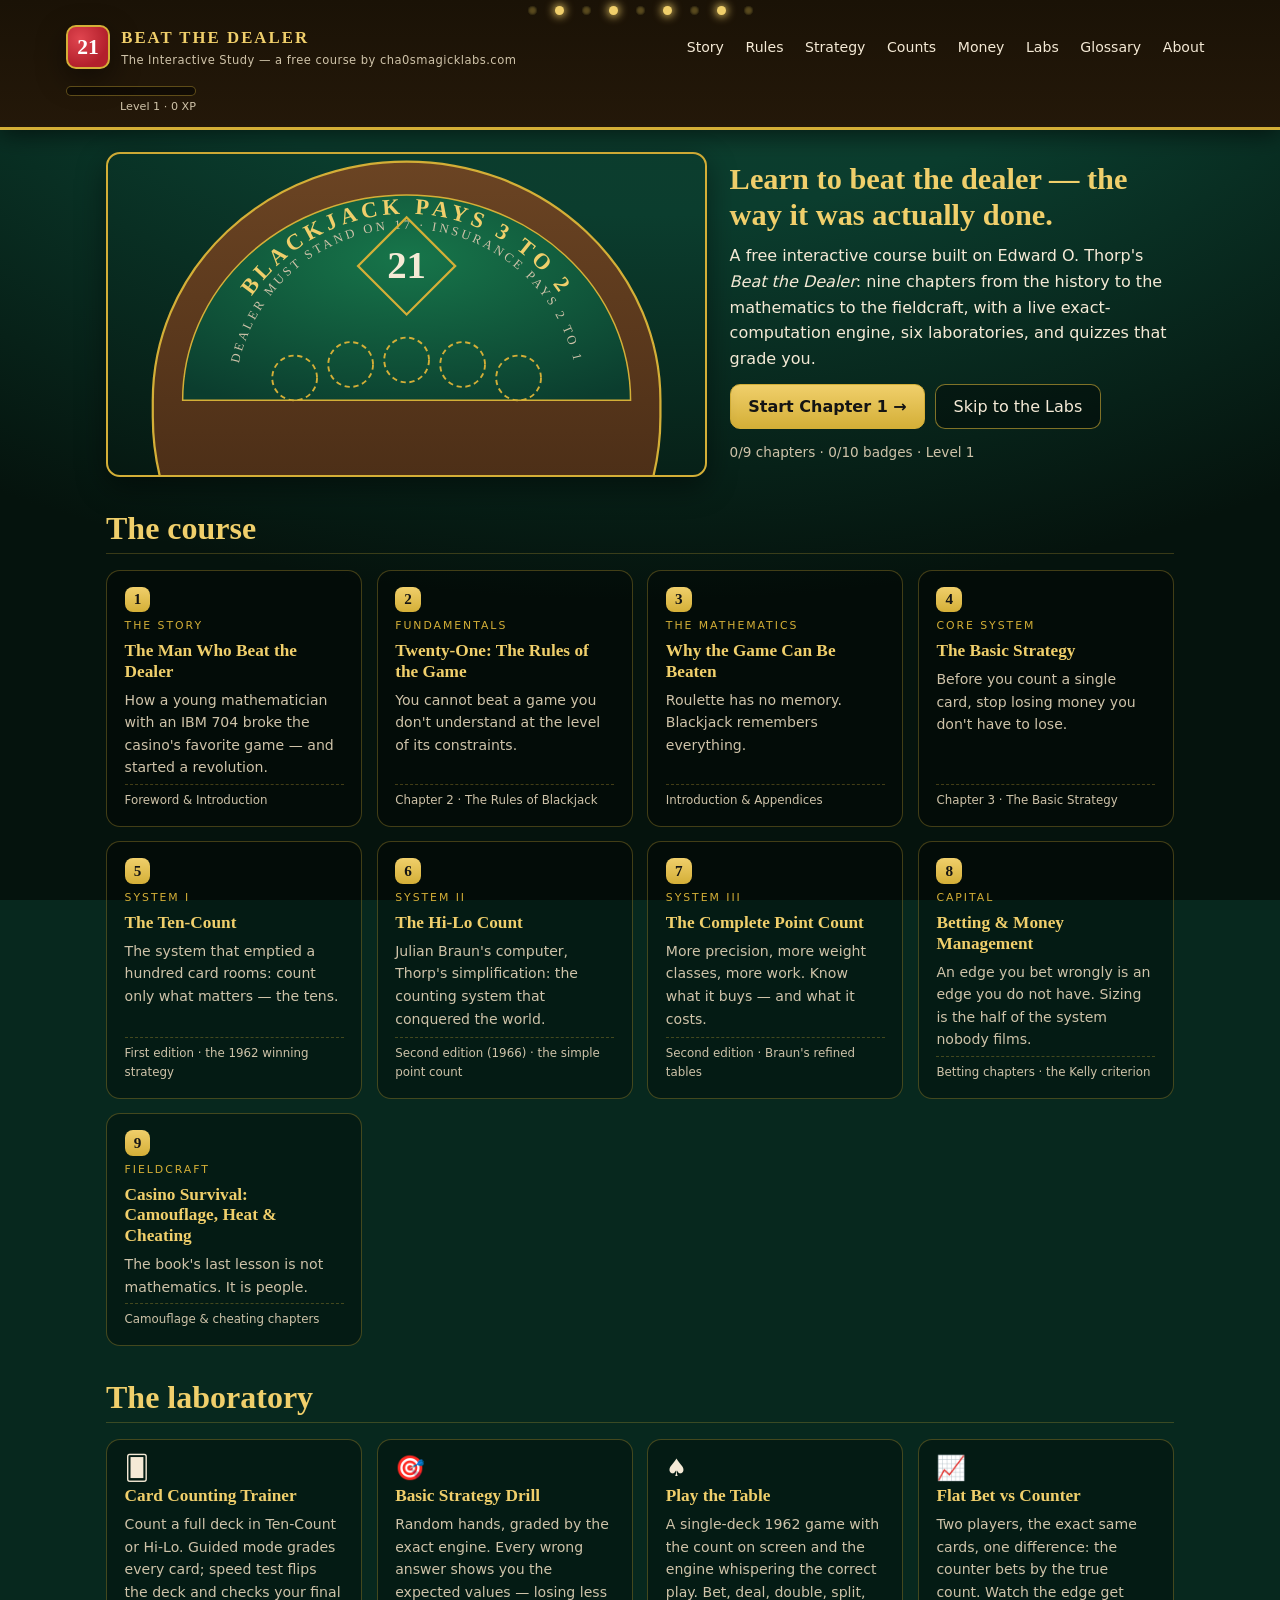
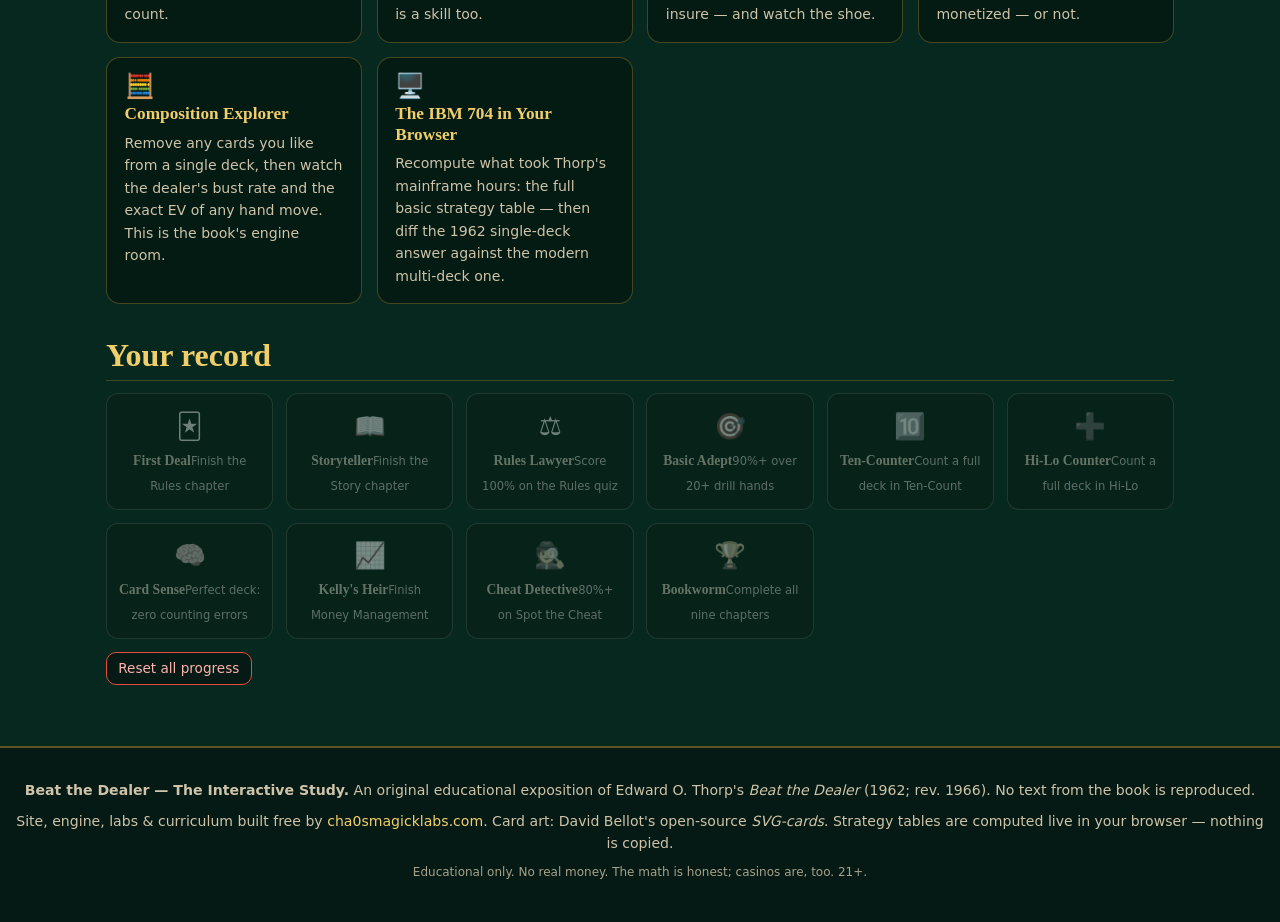
==== index.html @ 8c455aaa "first commit" ====
<!DOCTYPE html>
<html lang="en">
<head>
<meta charset="utf-8">
<meta name="viewport" content="width=device-width, initial-scale=1">
<title>Beat the Dealer — The Interactive Study | cha0smagicklabs.com</title>
<meta name="description" content="A free interactive course based on Edward O. Thorp's Beat the Dealer: blackjack rules, basic strategy, the Ten-Count, Hi-Lo, money management, counting trainers, labs and quizzes.">
<meta name="author" content="cha0smagicklabs.com">
<link rel="icon" href="favicon.svg" type="image/svg+xml">
<link rel="stylesheet" href="assets/css/main.css">
</head>
<body>
<a class="skip-link" href="#app">Skip to content</a>

<header class="masthead">
  <div class="marquee" aria-hidden="true">
    <span class="bulb"></span><span class="bulb on"></span><span class="bulb"></span>
    <span class="bulb on"></span><span class="bulb"></span><span class="bulb on"></span>
    <span class="bulb"></span><span class="bulb on"></span><span class="bulb"></span>
  </div>
  <div class="masthead-inner">
    <a class="brand" href="#/">
      <span class="brand-badge">21</span>
      <span class="brand-text">
        <strong>BEAT THE DEALER</strong>
        <em>The Interactive Study — a free course by cha0smagicklabs.com</em>
      </span>
    </a>
    <nav class="topnav" aria-label="Primary">
      <a href="#/chapter/story">Story</a>
      <a href="#/chapter/rules">Rules</a>
      <a href="#/chapter/basic">Strategy</a>
      <a href="#/chapter/tencount">Counts</a>
      <a href="#/chapter/money">Money</a>
      <a href="#/labs">Labs</a>
      <a href="#/glossary">Glossary</a>
      <a href="#/about">About</a>
    </nav>
    <div class="xp-wrap" title="Experience">
      <div class="xp-bar"><div id="xp-fill" class="xp-fill"></div></div>
      <span id="xp-label" class="xp-label">Level 1 · 0 XP</span>
    </div>
  </div>
</header>

<main id="app" tabindex="-1"></main>

<footer class="footer">
  <p><strong>Beat the Dealer — The Interactive Study.</strong> An original educational
  exposition of Edward O. Thorp's <em>Beat the Dealer</em> (1962; rev. 1966). No text from
  the book is reproduced.</p>
  <p>Site, engine, labs & curriculum built free by <a href="https://cha0smagicklabs.com" rel="noopener">cha0smagicklabs.com</a>.
  Card art: David Bellot's open-source <em>SVG-cards</em>. Strategy tables are computed live in your
  browser — nothing is copied.</p>
  <p class="fine">Educational only. No real money. The math is honest; casinos are, too. 21+.</p>
</footer>

<script defer src="assets/js/engine.js"></script>
<script defer src="assets/js/ui.js"></script>
<script defer src="assets/js/charts.js"></script>
<script defer src="assets/js/content.js"></script>
<script defer src="assets/js/content-more.js"></script>
<script defer src="assets/js/quizzes.js"></script>
<script defer src="assets/js/glossary.js"></script>
<script defer src="assets/js/labs/count.js"></script>
<script defer src="assets/js/labs/drill.js"></script>
<script defer src="assets/js/labs/table.js"></script>
<script defer src="assets/js/labs/monte.js"></script>
<script defer src="assets/js/labs/prob.js"></script>
<script defer src="assets/js/labs/compute.js"></script>
<script defer src="assets/js/app.js"></script>
</body>
</html>
---- assets/css/main.css ----
/* ============================================================
   BEAT THE DEALER — The Interactive Study
   Casino design system · cha0smagicklabs.com · MIT
   ============================================================ */

:root {
  --felt: #0f5132;
  --felt-dark: #0b3d2e;
  --felt-deep: #07281e;
  --wood: #4a2c17;
  --wood-light: #6b4423;
  --gold: #d4af37;
  --gold-bright: #f0cf6b;
  --cream: #f5ead6;
  --cream-dim: #cfc3a9;
  --ink: #141414;
  --red: #b3202c;
  --red-bright: #e0454f;
  --white: #ffffff;
  --chip-1: #e8e6e0;
  --chip-5: #c0392b;
  --chip-25: #1e8449;
  --chip-100: #17202a;
  --chip-500: #6c3483;
  --ok: #58d68d;
  --warn: #f5b041;
  --bad: #e74c3c;
  --shadow: 0 10px 30px rgba(0, 0, 0, .45);
  --radius: 14px;
  --serif: "Palatino Linotype", Palatino, "Book Antiqua", Georgia, serif;
  --sans: system-ui, -apple-system, "Segoe UI", Roboto, Helvetica, Arial, sans-serif;
}

* { box-sizing: border-box; }
html { scroll-behavior: smooth; }
body {
  margin: 0;
  background: radial-gradient(1200px 700px at 50% -100px, #123f2e 0%, var(--felt-dark) 45%, #05130d 100%) fixed, var(--felt-deep);
  color: var(--cream);
  font-family: var(--sans);
  line-height: 1.6;
  min-height: 100vh;
}

.skip-link {
  position: absolute; left: -999px; top: 0; background: var(--gold);
  color: var(--ink); padding: .5rem 1rem; z-index: 100; border-radius: 0 0 8px 0;
}
.skip-link:focus { left: 0; }

h1, h2, h3, h4 { font-family: var(--serif); line-height: 1.2; color: var(--cream); }
h1 { font-size: clamp(1.9rem, 4vw, 3rem); margin: .2em 0 .3em; }
h2 { font-size: clamp(1.4rem, 3vw, 2rem); margin: 1.6em 0 .4em; }
h3 { font-size: 1.15rem; margin: 1.2em 0 .3em; color: var(--gold-bright); }
p { margin: .6em 0; }
a { color: var(--gold-bright); text-decoration: none; }
a:hover { text-decoration: underline; }
hr { border: 0; border-top: 1px solid rgba(212, 175, 55, .25); margin: 2rem 0; }
small { color: var(--cream-dim); }
code { background: rgba(0,0,0,.35); padding: .1em .4em; border-radius: 6px; font-size: .92em; }

:focus-visible { outline: 3px solid var(--gold-bright); outline-offset: 2px; border-radius: 4px; }

/* ---------------- Masthead ---------------- */
.masthead {
  background: linear-gradient(180deg, #1a1206 0%, #241809 100%);
  border-bottom: 3px solid var(--gold);
  box-shadow: 0 4px 24px rgba(0,0,0,.6);
  position: sticky; top: 0; z-index: 50;
}
.marquee {
  display: flex; justify-content: center; gap: 18px;
  padding: 6px 0 0;
}
.bulb {
  width: 9px; height: 9px; border-radius: 50%;
  background: #5a4a1e; box-shadow: inset 0 0 3px #000;
}
.bulb.on { background: var(--gold-bright); box-shadow: 0 0 8px 2px rgba(240, 207, 107, .8); animation: bulb 1.6s infinite alternate; }
.bulb:nth-child(2n) { animation-delay: .8s; }
@keyframes bulb { from { opacity: .55; } to { opacity: 1; } }

.masthead-inner {
  max-width: 1180px; margin: 0 auto; padding: .6rem 1rem .7rem;
  display: flex; align-items: center; gap: 1rem; flex-wrap: wrap;
}
.brand { display: flex; align-items: center; gap: .7rem; }
.brand:hover { text-decoration: none; }
.brand-badge {
  font-family: var(--serif); font-weight: 700; font-size: 1.35rem;
  background: radial-gradient(circle at 30% 30%, var(--red-bright), var(--red) 70%);
  color: var(--white); width: 44px; height: 44px; border-radius: 10px;
  display: grid; place-items: center;
  border: 2px solid var(--gold); box-shadow: var(--shadow);
}
.brand-text { display: flex; flex-direction: column; }
.brand-text strong { font-family: var(--serif); letter-spacing: .12em; font-size: 1.05rem; color: var(--gold-bright); }
.brand-text em { font-style: normal; font-size: .72rem; color: var(--cream-dim); letter-spacing: .04em; }

.topnav { display: flex; gap: .15rem; flex-wrap: wrap; margin-left: auto; }
.topnav a {
  color: var(--cream); padding: .35rem .6rem; border-radius: 8px; font-size: .88rem;
}
.topnav a:hover { background: rgba(212,175,55,.15); text-decoration: none; }
.topnav a.active { background: var(--gold); color: var(--ink); font-weight: 600; }

.xp-wrap { display: flex; flex-direction: column; align-items: flex-end; gap: 2px; min-width: 130px; }
.xp-bar { width: 130px; height: 10px; background: rgba(0,0,0,.5); border-radius: 6px; border: 1px solid rgba(212,175,55,.4); overflow: hidden; }
.xp-fill { height: 100%; width: 0%; background: linear-gradient(90deg, var(--gold), var(--gold-bright)); transition: width .4s; }
.xp-label { font-size: .7rem; color: var(--cream-dim); }

/* ---------------- Layout ---------------- */
#app { max-width: 1180px; margin: 0 auto; padding: 1.2rem 1rem 3rem; min-height: 60vh; }
.page-head { margin: 1rem 0 1.5rem; }
.kicker {
  display: inline-block; font-size: .72rem; letter-spacing: .22em; text-transform: uppercase;
  color: var(--gold); border: 1px solid rgba(212,175,55,.5); padding: .2rem .7rem; border-radius: 999px;
  margin-bottom: .6rem; background: rgba(0,0,0,.25);
}
.lede { font-size: 1.08rem; color: var(--cream); max-width: 70ch; }
.byline { color: var(--cream-dim); font-size: .85rem; }

.grid { display: grid; gap: 1rem; }
.grid.cols-2 { grid-template-columns: repeat(auto-fit, minmax(280px, 1fr)); }
.grid.cols-3 { grid-template-columns: repeat(auto-fit, minmax(220px, 1fr)); }

/* ---------------- Cards (UI panels) ---------------- */
.panel {
  background: linear-gradient(180deg, rgba(255,255,255,.05), rgba(0,0,0,.18));
  border: 1px solid rgba(212,175,55,.28);
  border-radius: var(--radius);
  padding: 1rem 1.1rem;
  box-shadow: var(--shadow);
}
.panel h3 { margin-top: 0; }
.panel.gold { border-color: var(--gold); background: linear-gradient(180deg, rgba(212,175,55,.12), rgba(0,0,0,.2)); }

.keyideas { display: grid; gap: .8rem; grid-template-columns: repeat(auto-fit, minmax(240px, 1fr)); }
.keyidea { border-left: 4px solid var(--gold); padding: .5rem .8rem; background: rgba(0,0,0,.25); border-radius: 0 10px 10px 0; }
.keyidea strong { color: var(--gold-bright); display: block; margin-bottom: .15rem; }

.callout {
  border: 1px dashed rgba(212,175,55,.55); border-radius: var(--radius);
  padding: .8rem 1rem; background: rgba(212,175,55,.07); margin: 1rem 0;
}
.callout.warn { border-color: var(--warn); background: rgba(245,176,65,.08); }
.callout .tag { font-size: .7rem; letter-spacing: .18em; text-transform: uppercase; color: var(--gold); display: block; margin-bottom: .25rem; }

/* ---------------- Buttons ---------------- */
.btn {
  font: inherit; cursor: pointer; border-radius: 10px; padding: .55rem 1.1rem;
  border: 1px solid rgba(212,175,55,.6); background: rgba(0,0,0,.35); color: var(--cream);
  transition: transform .06s, background .15s;
}
.btn:hover { background: rgba(212,175,55,.18); }
.btn:active { transform: translateY(1px); }
.btn.primary { background: linear-gradient(180deg, var(--gold-bright), var(--gold)); color: var(--ink); font-weight: 700; border-color: var(--gold); }
.btn.primary:hover { filter: brightness(1.07); }
.btn.danger { border-color: var(--bad); color: #ffb3ad; }
.btn.small { padding: .3rem .7rem; font-size: .85rem; }
.btn[disabled] { opacity: .45; cursor: not-allowed; }
.btn-row { display: flex; gap: .6rem; flex-wrap: wrap; align-items: center; margin: .8rem 0; }

.choice {
  display: block; width: 100%; text-align: left; margin: .4rem 0; font: inherit; cursor: pointer;
  background: rgba(0,0,0,.3); color: var(--cream); border: 1px solid rgba(212,175,55,.35);
  padding: .6rem .9rem; border-radius: 10px;
}
.choice:hover { border-color: var(--gold); background: rgba(212,175,55,.1); }
.choice.correct { border-color: var(--ok); background: rgba(88,214,141,.15); }
.choice.wrong { border-color: var(--bad); background: rgba(231,76,60,.15); }
.choice[disabled] { cursor: default; opacity: .9; }

/* ---------------- Playing cards ---------------- */
.pcard {
  width: 86px; height: 122px; border-radius: 9px; position: relative;
  perspective: 600px; display: inline-block; flex: none;
}
.pcard-inner {
  width: 100%; height: 100%; position: relative; transform-style: preserve-3d;
  transition: transform .45s cubic-bezier(.4, .2, .2, 1);
}
.pcard.flipped .pcard-inner { transform: rotateY(180deg); }
.pcard-face, .pcard-back {
  position: absolute; inset: 0; backface-visibility: hidden; border-radius: 9px;
  overflow: hidden; box-shadow: 0 4px 12px rgba(0,0,0,.5);
  border: 1px solid rgba(0,0,0,.35);
}
.pcard-face { background: var(--white); }
.pcard-face img { width: 100%; height: 100%; display: block; }
.pcard-back {
  transform: rotateY(180deg);
  background:
    repeating-linear-gradient(45deg, #7a1f2b 0 6px, #5e1620 6px 12px),
    var(--red);
  border: 5px solid var(--white);
  box-shadow: inset 0 0 0 2px var(--red), 0 4px 12px rgba(0,0,0,.5);
}
.pcard.small { width: 62px; height: 88px; }
.pcard.mini { width: 48px; height: 68px; border-radius: 6px; }

.hand { display: flex; gap: 8px; align-items: flex-end; flex-wrap: wrap; }
.hand-label { font-size: .8rem; letter-spacing: .1em; text-transform: uppercase; color: var(--cream-dim); margin-bottom: .3rem; }
.hand-total {
  font-family: var(--serif); font-weight: 700; font-size: 1.05rem; color: var(--gold-bright);
  background: rgba(0,0,0,.4); border: 1px solid rgba(212,175,55,.4); border-radius: 8px;
  padding: .05rem .55rem; margin-left: .5rem;
}

/* mini text-cards used inside prose */
.tcard {
  display: inline-flex; align-items: center; justify-content: center;
  min-width: 2.1em; padding: .05em .3em; margin: 0 .12em;
  background: var(--white); color: var(--ink); border-radius: 5px;
  font-weight: 700; font-family: var(--serif); box-shadow: 0 2px 5px rgba(0,0,0,.4);
  border: 1px solid #999;
}
.tcard.red { color: var(--red); }
.tcard.backcard { background: var(--red); color: transparent; border: 3px solid var(--white); box-shadow: inset 0 0 0 1px var(--red); }

/* ---------------- Casino table (SVG hero) ---------------- */
.table-hero { position: relative; border-radius: var(--radius); overflow: hidden; box-shadow: var(--shadow); border: 2px solid var(--gold); }
.table-hero svg { display: block; width: 100%; height: auto; }

/* ---------------- Chips ---------------- */
.chip {
  width: 46px; height: 46px; border-radius: 50%; position: relative; display: inline-block;
  border: 4px dashed rgba(255,255,255,.85); box-shadow: 0 3px 8px rgba(0,0,0,.5), inset 0 0 0 3px rgba(0,0,0,.18);
  display: inline-grid; place-items: center; font-weight: 800; font-size: .8rem; color: #fff; text-shadow: 0 1px 2px #000;
  flex: none;
}
.chip.c1 { background: var(--chip-1); color: #333; }
.chip.c5 { background: var(--chip-5); }
.chip.c25 { background: var(--chip-25); }
.chip.c100 { background: var(--chip-100); }
.chip.c500 { background: var(--chip-500); }
.chip-stack { display: inline-flex; }
.chip-stack .chip { margin-left: -14px; }
.chip-stack .chip:first-child { margin-left: 0; }

/* ---------------- Tables ---------------- */
.table-wrap { overflow-x: auto; border-radius: 10px; border: 1px solid rgba(212,175,55,.3); }
table.data { border-collapse: collapse; width: 100%; font-size: .9rem; background: rgba(0,0,0,.25); }
table.data th, table.data td { border: 1px solid rgba(212,175,55,.18); padding: .45rem .6rem; text-align: center; }
table.data th { background: rgba(212,175,55,.14); color: var(--gold-bright); font-family: var(--serif); }
table.data td.rowhead { background: rgba(0,0,0,.35); font-weight: 700; color: var(--cream); white-space: nowrap; }
table.data .H { color: #7fd8ff; font-weight: 700; }
table.data .S { color: var(--ok); font-weight: 700; }
table.data .D { color: var(--gold-bright); font-weight: 700; }
table.data .P { color: #ff9ff3; font-weight: 700; }
table.data .best { box-shadow: inset 0 0 0 2px var(--gold); }

/* ---------------- Labs ---------------- */
.lab-shell { display: grid; gap: 1rem; }
.lab-status { display: flex; gap: 1rem; flex-wrap: wrap; align-items: center; }
.stat {
  background: rgba(0,0,0,.35); border: 1px solid rgba(212,175,55,.3); border-radius: 10px;
  padding: .35rem .8rem; min-width: 90px; text-align: center;
}
.stat .v { font-family: var(--serif); font-size: 1.25rem; font-weight: 700; color: var(--gold-bright); }
.stat .k { font-size: .68rem; letter-spacing: .14em; text-transform: uppercase; color: var(--cream-dim); }

.countboard { font-family: var(--serif); font-size: 1.4rem; color: var(--gold-bright); }
.speed { display: flex; align-items: center; gap: .5rem; }
input[type="range"] { accent-color: var(--gold); }
input[type="checkbox"], input[type="radio"] { accent-color: var(--gold); }

.feedback { min-height: 1.6em; font-weight: 600; }
.feedback.good { color: var(--ok); }
.feedback.bad { color: var(--bad); }

.field { display: flex; flex-direction: column; gap: .25rem; margin: .5rem 0; }
.field label { font-size: .8rem; letter-spacing: .1em; text-transform: uppercase; color: var(--cream-dim); }
.field select, .field input[type="number"] {
  font: inherit; padding: .45rem .6rem; border-radius: 8px; border: 1px solid rgba(212,175,55,.4);
  background: rgba(0,0,0,.4); color: var(--cream);
}

/* ---------------- Timeline ---------------- */
.timeline { position: relative; margin: 1.5rem 0; padding-left: 1.6rem; border-left: 3px solid rgba(212,175,55,.4); }
.tl-item { position: relative; margin-bottom: 1.2rem; }
.tl-item::before {
  content: ""; position: absolute; left: -1.95rem; top: .45rem; width: 14px; height: 14px;
  background: var(--gold); border-radius: 50%; box-shadow: 0 0 8px rgba(212,175,55,.8);
}
.tl-year { font-family: var(--serif); font-weight: 700; color: var(--gold-bright); font-size: 1.1rem; }

/* ---------------- Quiz ---------------- */
.quiz-block { margin: 1.2rem 0; }
.quiz-q { font-weight: 600; margin: .4rem 0; }
.quiz-explain { border-left: 3px solid var(--gold); padding: .4rem .8rem; margin: .6rem 0; background: rgba(0,0,0,.25); border-radius: 0 8px 8px 0; font-size: .92rem; }
.score-pill { display: inline-block; background: rgba(0,0,0,.4); border: 1px solid rgba(212,175,55,.5); border-radius: 999px; padding: .15rem .8rem; font-size: .85rem; }

/* ---------------- Badges ---------------- */
.badges { display: grid; gap: .8rem; grid-template-columns: repeat(auto-fit, minmax(150px, 1fr)); }
.badge {
  border: 1px solid rgba(212,175,55,.35); border-radius: 12px; padding: .7rem; text-align: center;
  background: rgba(0,0,0,.3); opacity: .45; filter: grayscale(.8);
}
.badge.won { opacity: 1; filter: none; border-color: var(--gold); box-shadow: 0 0 14px rgba(212,175,55,.35); }
.badge .ico { font-size: 1.6rem; display: block; }
.badge .nm { font-family: var(--serif); font-weight: 700; color: var(--gold-bright); font-size: .85rem; }
.badge .ds { font-size: .72rem; color: var(--cream-dim); }

/* ---------------- Chapter nav ---------------- */
.chapnav { display: flex; justify-content: space-between; gap: 1rem; margin-top: 2rem; flex-wrap: wrap; }
.progress-note { font-size: .8rem; color: var(--cream-dim); }

/* ---------------- Glossary ---------------- */
.gloss-grid { columns: 2 340px; column-gap: 1.2rem; }
.gloss-item { break-inside: avoid; margin-bottom: .9rem; }
.gloss-item dt { font-family: var(--serif); font-weight: 700; color: var(--gold-bright); }
.gloss-item dd { margin: .1rem 0 0; font-size: .92rem; color: var(--cream); }
input.search {
  font: inherit; padding: .5rem .8rem; width: min(360px, 100%); border-radius: 999px;
  border: 1px solid rgba(212,175,55,.45); background: rgba(0,0,0,.4); color: var(--cream);
}

/* ---------------- Toast ---------------- */
#toast {
  position: fixed; bottom: 18px; left: 50%; transform: translateX(-50%) translateY(20px);
  background: #1c1408; color: var(--gold-bright); border: 1px solid var(--gold);
  padding: .6rem 1.2rem; border-radius: 999px; font-weight: 600; opacity: 0; pointer-events: none;
  transition: all .3s; z-index: 99; box-shadow: var(--shadow); max-width: 90vw; text-align: center;
}
#toast.show { opacity: 1; transform: translateX(-50%) translateY(0); }

/* ---------------- Footer ---------------- */
.footer {
  border-top: 2px solid rgba(212,175,55,.4); background: rgba(0,0,0,.35);
  padding: 1.4rem 1rem 2rem; text-align: center; font-size: .88rem; color: var(--cream-dim);
}
.footer .fine { font-size: .75rem; opacity: .8; }

/* ---------------- Home hero extras ---------------- */
.hero-split { display: grid; grid-template-columns: 1.15fr .85fr; gap: 1.4rem; align-items: center; }
@media (max-width: 860px) { .hero-split { grid-template-columns: 1fr; } }
.fan { display: flex; }
.fan .pcard { margin-left: -34px; transform-origin: 50% 120%; }
.fan .pcard:first-child { margin-left: 0; }
.fan .pcard:nth-child(1) { transform: rotate(-14deg); }
.fan .pcard:nth-child(2) { transform: rotate(-7deg); }
.fan .pcard:nth-child(3) { transform: rotate(0deg); }
.fan .pcard:nth-child(4) { transform: rotate(7deg); }
.fan .pcard:nth-child(5) { transform: rotate(14deg); }

.toc { display: grid; gap: .7rem; grid-template-columns: repeat(auto-fit, minmax(250px, 1fr)); }
.toc a {
  display: block; padding: .7rem .9rem; border: 1px solid rgba(212,175,55,.3); border-radius: 10px;
  background: rgba(0,0,0,.28);
}
.toc a:hover { border-color: var(--gold); text-decoration: none; background: rgba(212,175,55,.1); }
.toc .num { color: var(--gold); font-family: var(--serif); font-weight: 700; margin-right: .5rem; }
.toc .done { color: var(--ok); font-size: .8rem; }

/* ---------------- Reduced motion ---------------- */
@media (prefers-reduced-motion: reduce) {
  * { animation: none !important; transition: none !important; }
  .pcard-inner { transition: none; }
}

/* ============================================================
   v2 — app shell, course cards, lab furniture (app.js era)
   ============================================================ */
main#app { max-width: 1100px; margin: 0 auto; padding: 1.4rem 1rem 3rem; min-height: 62vh; outline: none; }
.page { animation: fadein .25s ease; }
@keyframes fadein { from { opacity: 0; transform: translateY(6px); } to { opacity: 1; transform: none; } }

.home-hero { margin-bottom: 2rem; }
.page h1 { font-family: var(--serif); font-size: 1.9rem; margin: .2rem 0 .6rem; color: var(--gold-bright); }
.page h2 { font-family: var(--serif); margin: 2rem 0 .8rem; color: var(--gold-bright); border-bottom: 1px solid rgba(212,175,55,.25); padding-bottom: .3rem; }
.page h3 { font-family: var(--serif); margin: 1.4rem 0 .5rem; color: var(--cream); }

.prose p { margin: .7rem 0; }
.prose a { color: var(--gold-bright); }
.prose code { background: rgba(0,0,0,.4); border: 1px solid rgba(212,175,55,.25); border-radius: 5px; padding: .05rem .35rem; font-size: .88em; }
.prose ul, .prose ol { padding-left: 1.4rem; }
.prose li { margin: .3rem 0; }

.keyideas { display: grid; grid-template-columns: repeat(auto-fit, minmax(230px, 1fr)); gap: .7rem; margin: 1.1rem 0; }

/* course & lab cards */
.cards-grid { display: grid; grid-template-columns: repeat(auto-fill, minmax(250px, 1fr)); gap: .9rem; margin: 1rem 0 2rem; }
.card {
  display: flex; flex-direction: column; gap: .3rem; text-decoration: none; color: var(--cream);
  background: rgba(0,0,0,.32); border: 1px solid rgba(212,175,55,.3); border-radius: var(--radius);
  padding: 1rem 1.1rem; transition: border-color .15s, transform .12s, background .15s;
}
.card:hover { border-color: var(--gold); background: rgba(212,175,55,.08); text-decoration: none; transform: translateY(-2px); }
.card h3 { margin: .1rem 0; font-family: var(--serif); color: var(--gold-bright); font-size: 1.08rem; }
.card p { margin: 0; font-size: .88rem; color: var(--cream-dim); flex: 1; }
.card-num {
  font-family: var(--serif); font-weight: 700; font-size: .95rem; color: var(--ink);
  background: linear-gradient(180deg, var(--gold-bright), var(--gold)); border-radius: 8px;
  width: 1.7em; height: 1.7em; display: inline-grid; place-items: center; flex: none;
}
.card-num.big { font-size: 1.5rem; width: 2em; height: 2em; border-radius: 12px; margin-right: .4rem; }
.card-kicker { font-size: .68rem; letter-spacing: .18em; text-transform: uppercase; color: var(--gold); }
.card-ico { font-size: 1.5rem; line-height: 1; }
.card-ico.big { font-size: 2rem; margin-right: .4rem; }
.card-foot { font-size: .74rem; color: var(--cream-dim); border-top: 1px dashed rgba(212,175,55,.3); padding-top: .4rem; }
.chapter-card.done { border-color: rgba(88,214,141,.5); }
.chapter-card.done .card-foot { color: var(--ok); }

/* chapter page */
.chapter-head { margin-bottom: 1.2rem; }
.chapter-head h1 { display: flex; align-items: center; gap: .5rem; flex-wrap: wrap; }
.quiz-wrap { margin-top: 2.2rem; }

/* labs: playable table furniture */
.felt-panel {
  background: radial-gradient(600px 240px at 50% 0%, var(--felt) 0%, var(--felt-dark) 80%);
  border: 2px solid var(--gold); border-radius: var(--radius); box-shadow: var(--shadow), inset 0 0 40px rgba(0,0,0,.5);
  padding: 1.1rem 1.2rem; margin: .8rem 0;
}
.hands-row { display: flex; gap: 1.1rem; flex-wrap: wrap; align-items: flex-start; }
.hand-box {
  border: 1px dashed rgba(212,175,55,.35); border-radius: 10px; padding: .6rem .7rem .3rem;
  background: rgba(0,0,0,.22);
}
.hand-box.active-hand { border: 2px solid var(--gold); box-shadow: 0 0 14px rgba(212,175,55,.3); }

/* composition dots */
.dot { cursor: pointer; margin: 0 1px; font-size: .95rem; user-select: none; }
.dot.on { color: var(--gold-bright); text-shadow: 0 0 6px rgba(240,207,107,.6); }
.dot.off { color: rgba(255,255,255,.16); }

/* probability lab panels */
.two-col { display: grid; grid-template-columns: 1fr 1fr; gap: 1rem; }
@media (max-width: 860px) { .two-col { grid-template-columns: 1fr; } }
.panel-tight { background: rgba(0,0,0,.28); border: 1px solid rgba(212,175,55,.3); border-radius: var(--radius); padding: .9rem 1rem; }
.field-row { display: flex; gap: .8rem; flex-wrap: wrap; }
.field-row label { display: flex; flex-direction: column; gap: .25rem; font-size: .8rem; letter-spacing: .1em; text-transform: uppercase; color: var(--cream-dim); }

/* strategy table EV cells + diff highlight */
table.data td.pos { color: var(--ok); font-weight: 700; }
table.data td.neg { color: var(--red-bright); }
table.data td.diff { box-shadow: inset 0 0 0 2px var(--gold); }
.stat.best { border-color: var(--gold); box-shadow: 0 0 12px rgba(212,175,55,.35); }
.score-pill.bad { border-color: var(--bad); color: #ffb3ad; }

/* glossary tags + misc */
.chip-tag {
  font-size: .62rem; letter-spacing: .12em; text-transform: uppercase; vertical-align: middle;
  border: 1px solid rgba(212,175,55,.4); border-radius: 999px; padding: .05rem .5rem; color: var(--gold); margin-left: .35rem;
}
input.search { margin-bottom: 1.1rem; }
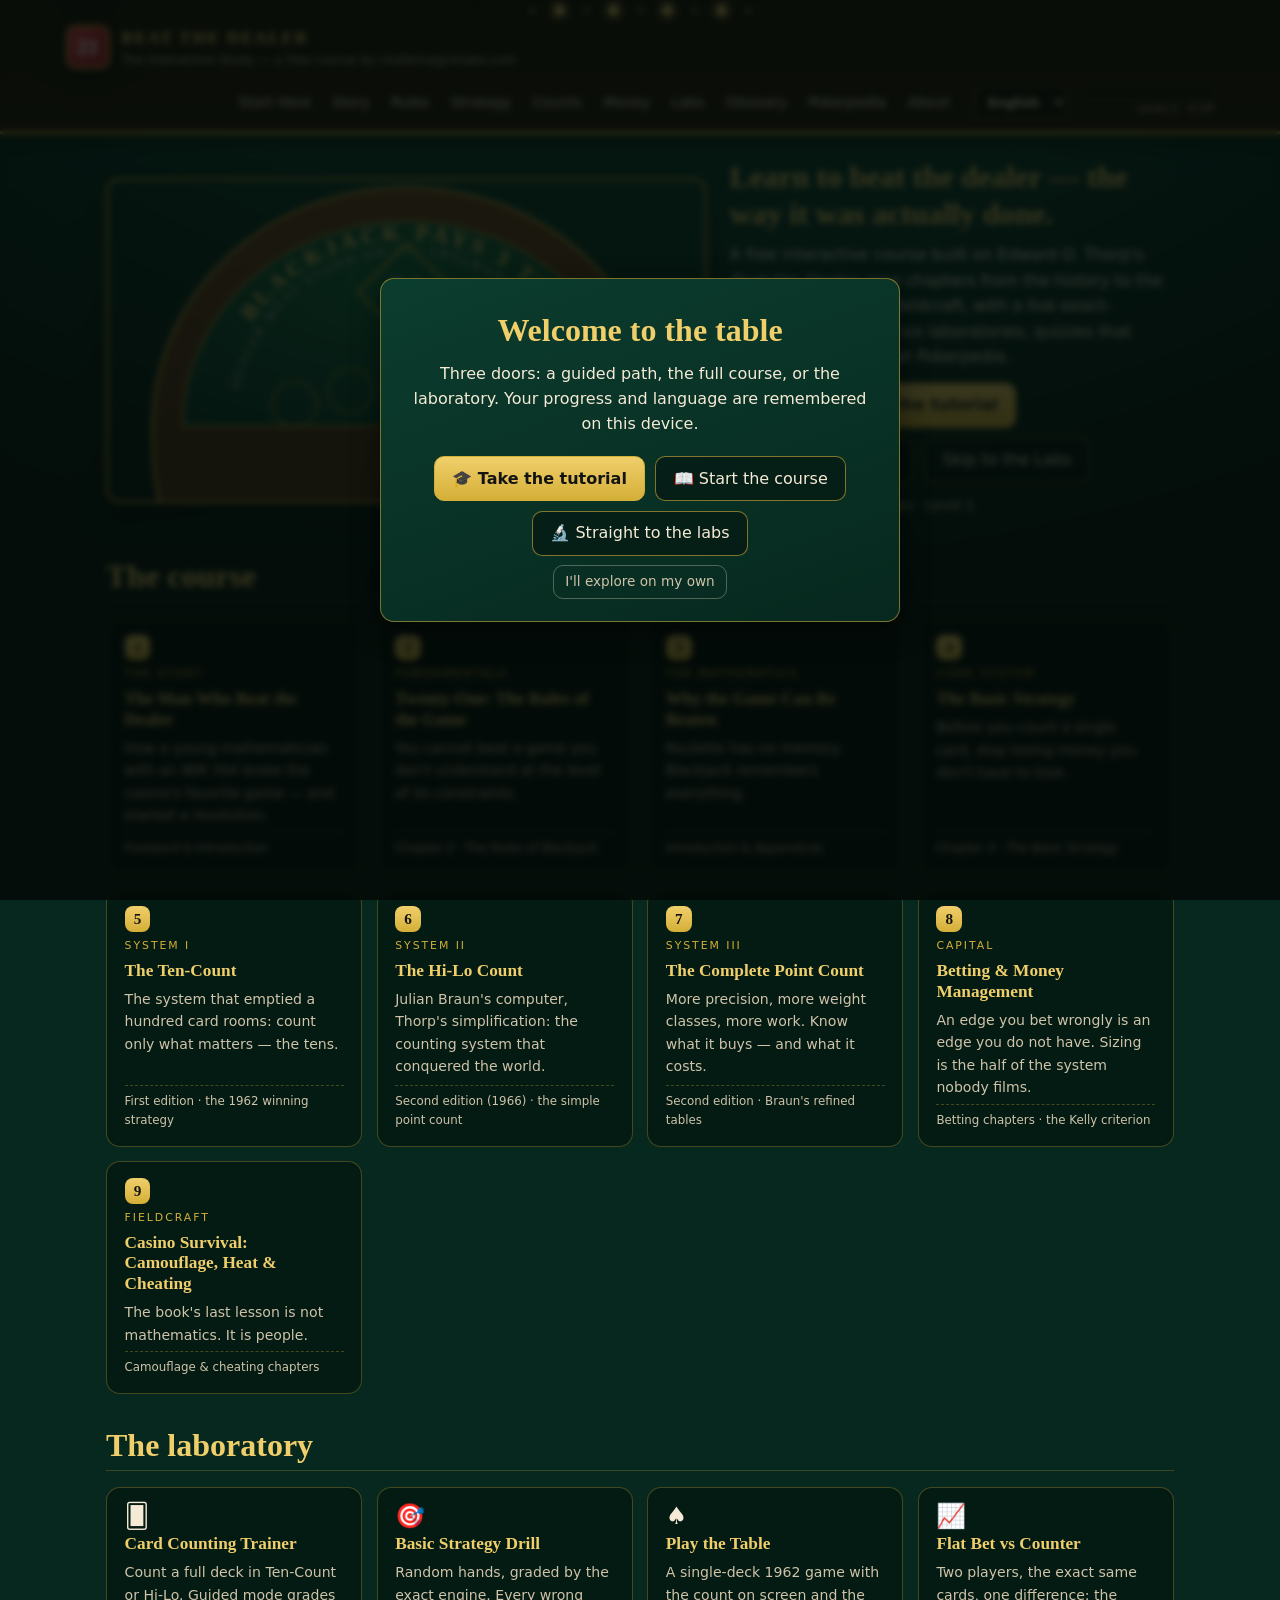
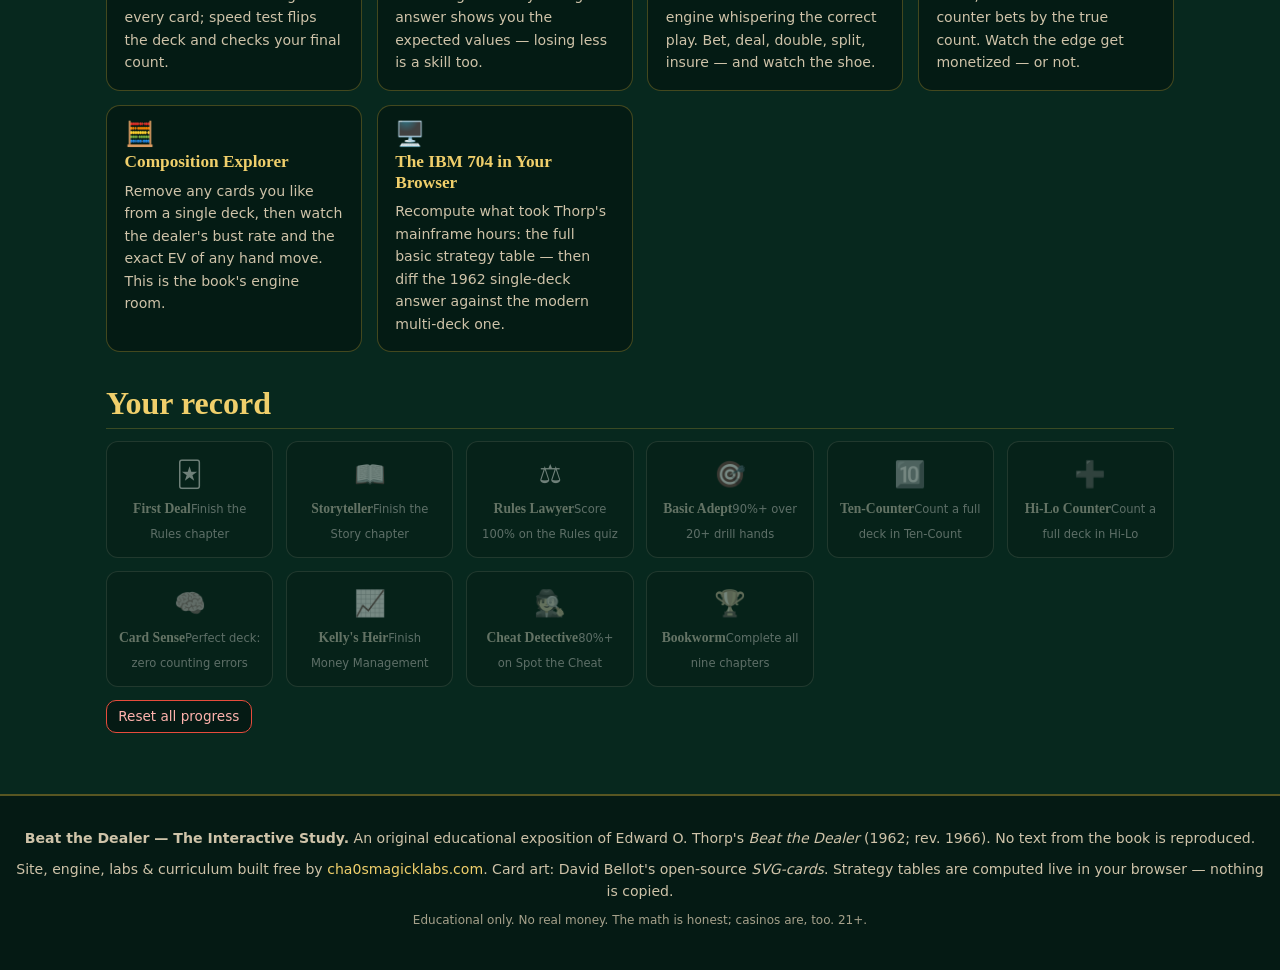
==== commit 3d7aaef3: "i18n architecture (any language, Spanish pack), tutorial, welcome onboarding, Pokerpedia, pro tips -" ====
--- a/index.html
+++ b/index.html
@@ -23,19 +23,22 @@
       <span class="brand-badge">21</span>
       <span class="brand-text">
         <strong>BEAT THE DEALER</strong>
-        <em>The Interactive Study — a free course by cha0smagicklabs.com</em>
+        <em data-i18n="brand.tagline">The Interactive Study — a free course by cha0smagicklabs.com</em>
       </span>
     </a>
     <nav class="topnav" aria-label="Primary">
-      <a href="#/chapter/story">Story</a>
-      <a href="#/chapter/rules">Rules</a>
-      <a href="#/chapter/basic">Strategy</a>
-      <a href="#/chapter/tencount">Counts</a>
-      <a href="#/chapter/money">Money</a>
-      <a href="#/labs">Labs</a>
-      <a href="#/glossary">Glossary</a>
-      <a href="#/about">About</a>
+      <a href="#/tutorial" data-i18n="nav.tutorial">Start Here</a>
+      <a href="#/chapter/story" data-i18n="nav.story">Story</a>
+      <a href="#/chapter/rules" data-i18n="nav.rules">Rules</a>
+      <a href="#/chapter/basic" data-i18n="nav.basic">Strategy</a>
+      <a href="#/chapter/tencount" data-i18n="nav.counts">Counts</a>
+      <a href="#/chapter/money" data-i18n="nav.money">Money</a>
+      <a href="#/labs" data-i18n="nav.labs">Labs</a>
+      <a href="#/glossary" data-i18n="nav.glossary">Glossary</a>
+      <a href="#/pokerpedia" data-i18n="nav.pokerpedia">Pokerpedia</a>
+      <a href="#/about" data-i18n="nav.about">About</a>
     </nav>
+    <select id="lang-select" class="lang-select" aria-label="Language" title="Language"></select>
     <div class="xp-wrap" title="Experience">
       <div class="xp-bar"><div id="xp-fill" class="xp-fill"></div></div>
       <span id="xp-label" class="xp-label">Level 1 · 0 XP</span>
@@ -46,13 +49,13 @@
 <main id="app" tabindex="-1"></main>
 
 <footer class="footer">
-  <p><strong>Beat the Dealer — The Interactive Study.</strong> An original educational
+  <p data-i18n="footer.l1"><strong>Beat the Dealer — The Interactive Study.</strong> An original educational
   exposition of Edward O. Thorp's <em>Beat the Dealer</em> (1962; rev. 1966). No text from
   the book is reproduced.</p>
-  <p>Site, engine, labs & curriculum built free by <a href="https://cha0smagicklabs.com" rel="noopener">cha0smagicklabs.com</a>.
+  <p data-i18n="footer.l2">Site, engine, labs & curriculum built free by <a href="https://cha0smagicklabs.com" rel="noopener">cha0smagicklabs.com</a>.
   Card art: David Bellot's open-source <em>SVG-cards</em>. Strategy tables are computed live in your
   browser — nothing is copied.</p>
-  <p class="fine">Educational only. No real money. The math is honest; casinos are, too. 21+.</p>
+  <p class="fine" data-i18n="footer.l3">Educational only. No real money. The math is honest; casinos are, too. 21+.</p>
 </footer>
 
 <script defer src="assets/js/engine.js"></script>
@@ -62,12 +65,18 @@
 <script defer src="assets/js/content-more.js"></script>
 <script defer src="assets/js/quizzes.js"></script>
 <script defer src="assets/js/glossary.js"></script>
+<script defer src="assets/js/pokerpedia.js"></script>
 <script defer src="assets/js/labs/count.js"></script>
 <script defer src="assets/js/labs/drill.js"></script>
 <script defer src="assets/js/labs/table.js"></script>
 <script defer src="assets/js/labs/monte.js"></script>
 <script defer src="assets/js/labs/prob.js"></script>
 <script defer src="assets/js/labs/compute.js"></script>
+<script defer src="assets/js/i18n.js"></script>
+<script defer src="assets/js/i18n/en.js"></script>
+<script defer src="assets/js/i18n/es.js"></script>
+<script defer src="assets/js/i18n/es-chapters.js"></script>
+<script defer src="assets/js/i18n/es-quizzes.js"></script>
 <script defer src="assets/js/app.js"></script>
 </body>
 </html>
--- a/assets/css/main.css
+++ b/assets/css/main.css
@@ -446,3 +446,109 @@
 }
 input.search { margin-bottom: 1.1rem; }
 
+/* ============================================================
+   v3 · i18n, pro tips, welcome modal, Pokerpedia, tutorial
+   ============================================================ */
+
+/* language selector */
+.lang-select {
+  align-self: center;
+  background: rgba(0,0,0,.35); color: var(--cream);
+  border: 1px solid rgba(212,175,55,.4); border-radius: 8px;
+  font: 600 .78rem/1 var(--sans); padding: .45rem .5rem; cursor: pointer;
+}
+.lang-select:focus { outline: 2px solid var(--gold); }
+.lang-select option { color: var(--ink); }
+
+/* pro-tip callout */
+.protip {
+  margin: 1.6rem 0; padding: .95rem 1.1rem;
+  background: linear-gradient(135deg, rgba(212,175,55,.12), rgba(212,175,55,.04));
+  border: 1px solid rgba(212,175,55,.45); border-left: 4px solid var(--gold);
+  border-radius: 10px; font-size: .95rem; line-height: 1.55;
+}
+.protip .pt-tag {
+  font-weight: 800; letter-spacing: .08em; text-transform: uppercase;
+  font-size: .68rem; color: var(--gold-bright); margin-right: .35rem;
+}
+
+/* welcome modal */
+.modal-overlay {
+  position: fixed; inset: 0; z-index: 90;
+  background: rgba(4, 12, 9, .78); backdrop-filter: blur(3px);
+  display: flex; align-items: center; justify-content: center; padding: 1rem;
+}
+.modal {
+  max-width: 520px; width: 100%; text-align: center;
+  background: linear-gradient(160deg, var(--felt-dark), var(--felt-deep));
+  border: 1px solid rgba(212,175,55,.55); border-radius: var(--radius);
+  box-shadow: var(--shadow); padding: 2rem 1.6rem 1.4rem;
+}
+.modal h2 { margin-top: 0; color: var(--gold-bright); }
+.modal p { color: var(--cream); line-height: 1.55; }
+.modal .btn-row { justify-content: center; margin: 1.2rem 0 .6rem; }
+.btn.ghost { background: transparent; border: 1px solid rgba(245,234,214,.3); color: var(--cream-dim); }
+.btn.ghost:hover { border-color: var(--gold); color: var(--cream); }
+
+/* pokerpedia */
+.pillnav { display: flex; gap: .5rem; flex-wrap: wrap; margin: 1.2rem 0 .4rem; }
+.pill {
+  background: rgba(0,0,0,.32); border: 1px solid rgba(212,175,55,.4); border-radius: 999px;
+  color: var(--cream); font: 600 .8rem/1 var(--sans); padding: .5rem .95rem; cursor: pointer;
+  transition: border-color .15s, color .15s;
+}
+.pill:hover { border-color: var(--gold-bright); color: var(--gold-bright); }
+.note { font-size: .85rem; color: var(--cream-dim); font-style: italic; margin-top: .2rem; }
+.pk-scroll { overflow-x: auto; }
+table.pk-hands td { vertical-align: top; }
+.pk-rank { font-family: var(--serif); font-weight: 800; color: var(--gold); font-size: 1.05rem; white-space: nowrap; }
+.pk-name { font-weight: 700; color: var(--gold-bright); white-space: nowrap; }
+.pk-ex { white-space: nowrap; }
+.pk-prob { white-space: nowrap; color: var(--ok); font-weight: 600; }
+.pk-note { min-width: 220px; font-size: .85rem; color: var(--cream-dim); line-height: 1.45; }
+.pk-nick { margin-top: 1rem; }
+.pk-nick-card .pk-cards { font-size: 1.25rem; margin-bottom: .5rem; letter-spacing: .1em; }
+.pk-nick-card h3 { font-size: .95rem; }
+.pk-nick-card p { font-size: .84rem; color: var(--cream-dim); }
+
+/* lore cards */
+.lore-list { display: grid; gap: 1.2rem; margin-top: 1rem; }
+.lore-card {
+  background: rgba(0,0,0,.28); border: 1px solid rgba(212,175,55,.3);
+  border-radius: var(--radius); padding: 1.2rem 1.4rem;
+}
+.lore-when {
+  display: inline-block; font-size: .68rem; letter-spacing: .14em; text-transform: uppercase;
+  color: var(--felt-deep); background: var(--gold); border-radius: 999px; padding: .18rem .7rem;
+  font-weight: 800; margin-bottom: .5rem;
+}
+.lore-card h3 { margin: .2rem 0 .6rem; color: var(--gold-bright); }
+.lore-card .prose p { color: var(--cream); }
+
+/* tutorial path */
+.tut-path { display: grid; gap: .9rem; margin: 1.4rem 0 2rem; }
+.tut-step {
+  display: flex; gap: 1rem; align-items: flex-start;
+  background: rgba(0,0,0,.28); border: 1px solid rgba(212,175,55,.28);
+  border-radius: var(--radius); padding: 1rem 1.2rem;
+}
+.tut-step.done { border-color: var(--ok); background: rgba(88, 214, 141, .07); }
+.tut-num {
+  flex: 0 0 2.1rem; height: 2.1rem; display: flex; align-items: center; justify-content: center;
+  border-radius: 50%; font-weight: 800; font-family: var(--serif);
+  background: rgba(212,175,55,.18); color: var(--gold-bright); border: 1px solid rgba(212,175,55,.5);
+}
+.tut-step.done .tut-num { background: rgba(88,214,141,.15); color: var(--ok); border-color: var(--ok); }
+.tut-body h3 { margin: .1rem 0 .35rem; }
+.tut-body p { margin: 0 0 .6rem; color: var(--cream-dim); font-size: .92rem; line-height: 1.5; }
+.tut-step.done .tut-body h3::after { content: " ✓"; color: var(--ok); }
+
+/* ten pro tips grid */
+.tips-grid { display: grid; grid-template-columns: repeat(auto-fill, minmax(250px, 1fr)); gap: .9rem; margin: 1rem 0 1.6rem; }
+.tip-card {
+  background: linear-gradient(135deg, rgba(212,175,55,.1), rgba(0,0,0,.25));
+  border: 1px solid rgba(212,175,55,.35); border-radius: var(--radius); padding: .9rem 1rem;
+}
+.tip-card h3 { font-size: .9rem; margin: 0 0 .4rem; color: var(--gold-bright); }
+.tip-card p { margin: 0; font-size: .84rem; color: var(--cream-dim); line-height: 1.5; }
+
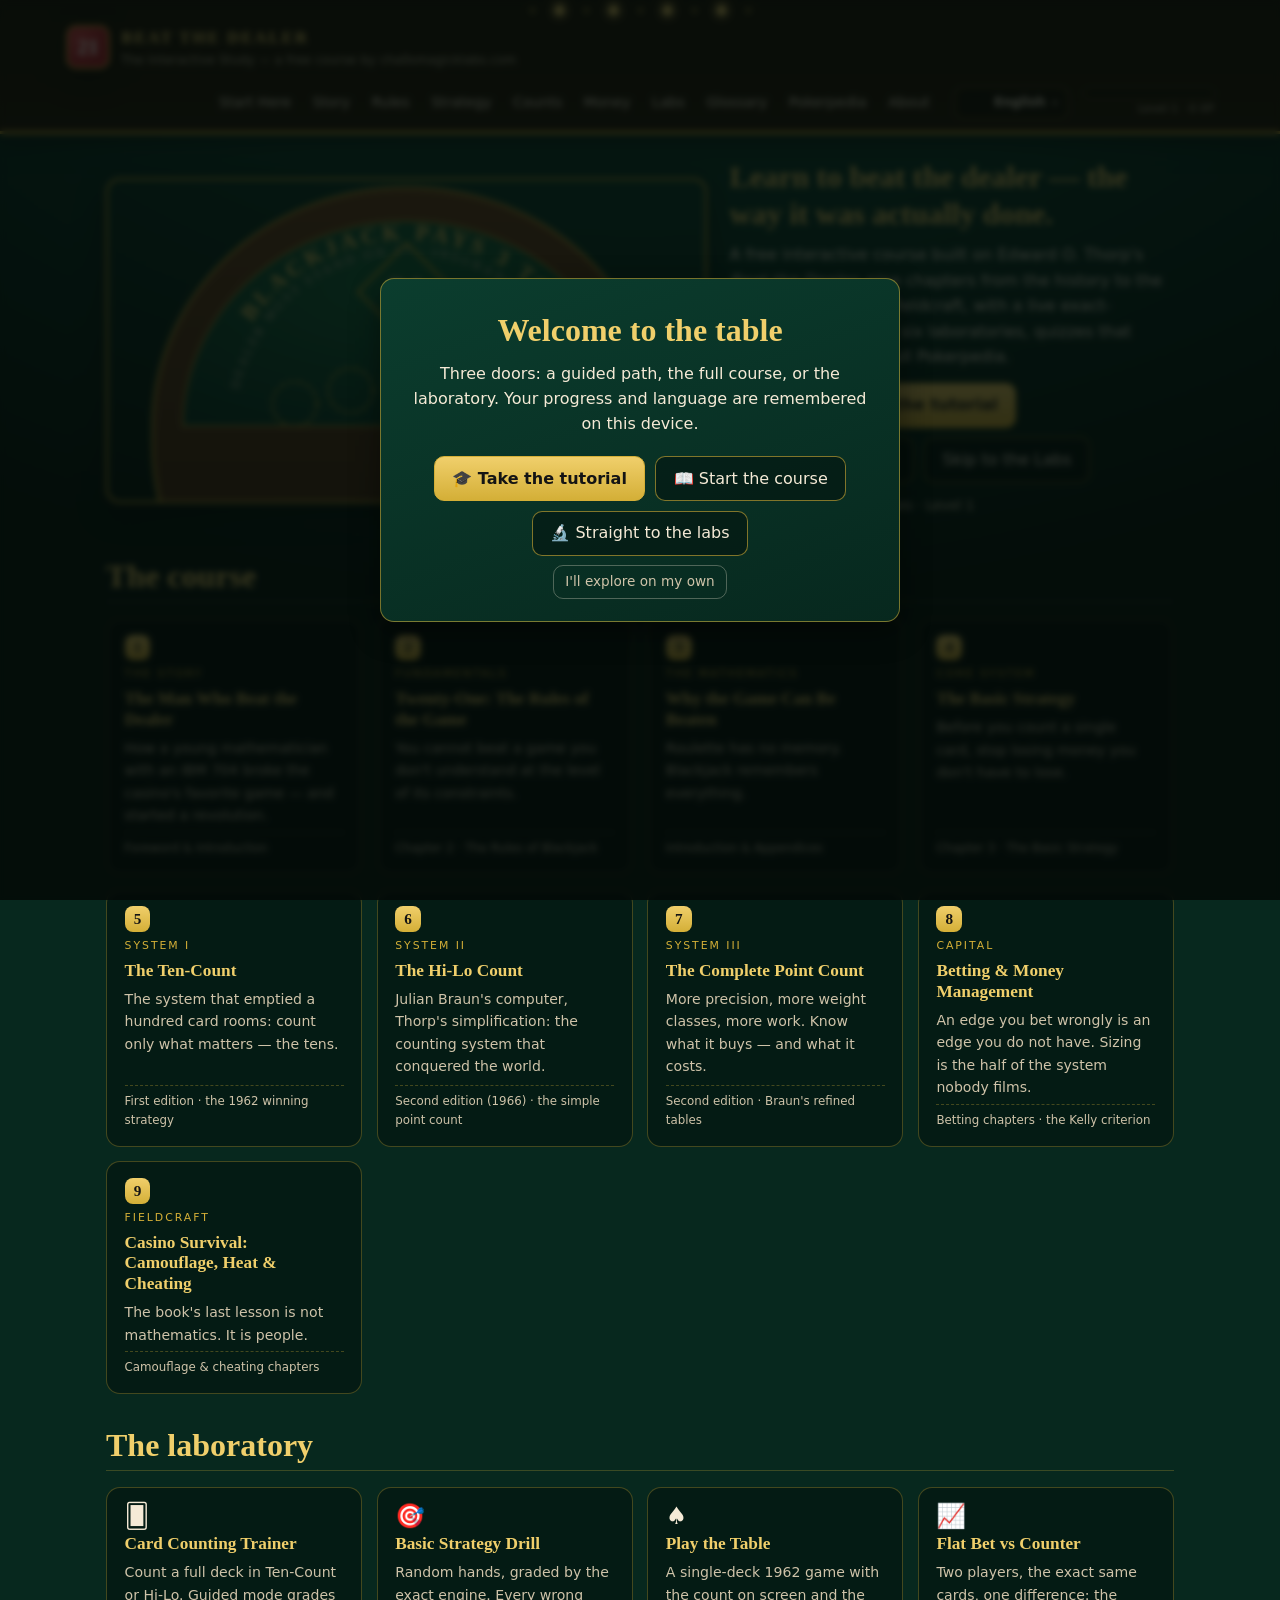
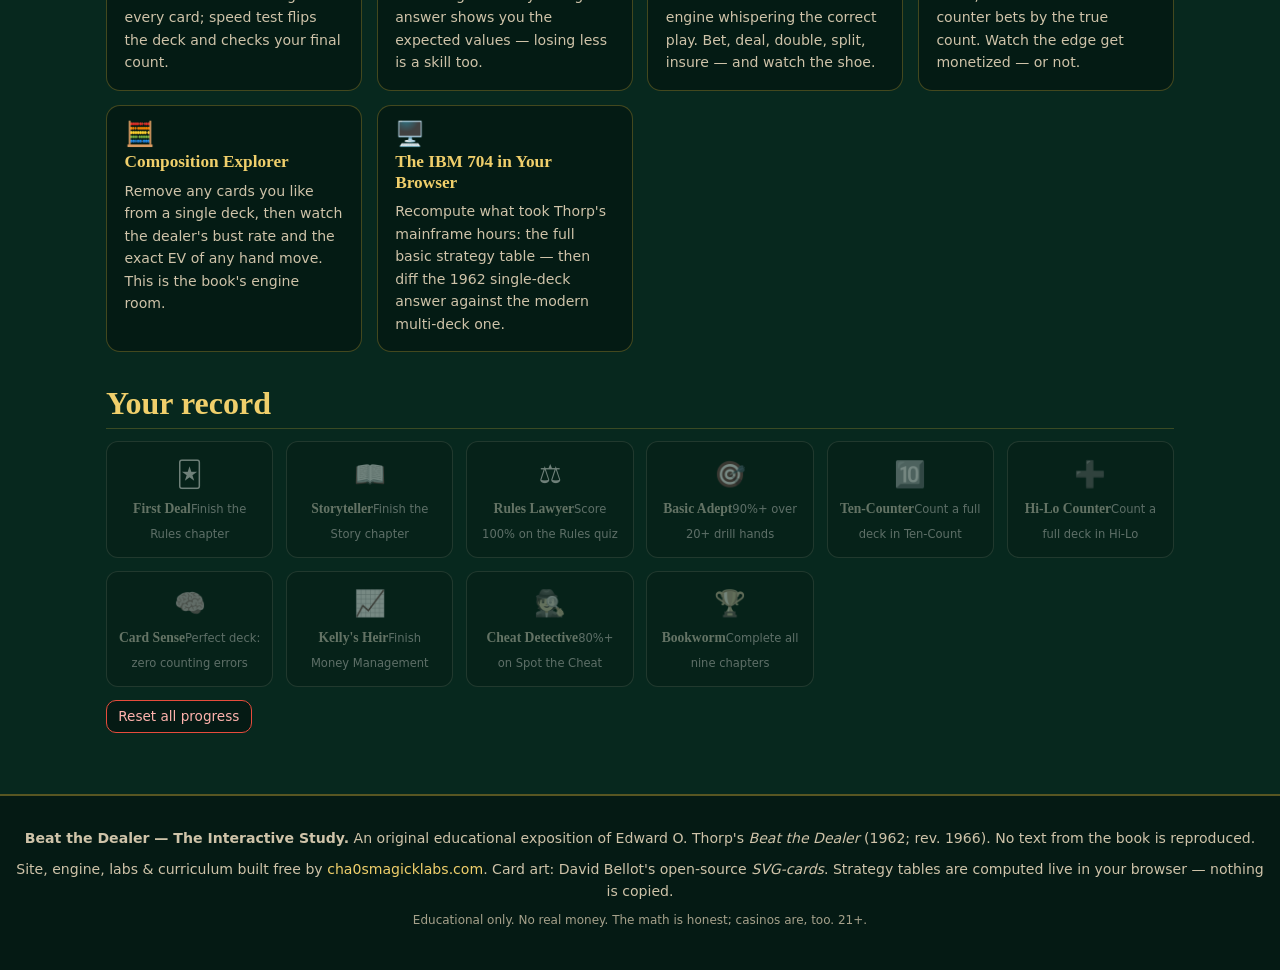
==== commit ef074d3a: "All-languages switcher: Google Translate overlay + flag dropdown - i18n.js: two-layer model. Curated" ====
--- a/index.html
+++ b/index.html
@@ -22,7 +22,7 @@
     <a class="brand" href="#/">
       <span class="brand-badge">21</span>
       <span class="brand-text">
-        <strong>BEAT THE DEALER</strong>
+        <strong translate="no">BEAT THE DEALER</strong>
         <em data-i18n="brand.tagline">The Interactive Study — a free course by cha0smagicklabs.com</em>
       </span>
     </a>
@@ -38,7 +38,7 @@
       <a href="#/pokerpedia" data-i18n="nav.pokerpedia">Pokerpedia</a>
       <a href="#/about" data-i18n="nav.about">About</a>
     </nav>
-    <select id="lang-select" class="lang-select" aria-label="Language" title="Language"></select>
+    <div id="lang-switcher" class="lang-switcher" aria-label="Language" translate="no"></div>
     <div class="xp-wrap" title="Experience">
       <div class="xp-bar"><div id="xp-fill" class="xp-fill"></div></div>
       <span id="xp-label" class="xp-label">Level 1 · 0 XP</span>
@@ -57,6 +57,10 @@
   browser — nothing is copied.</p>
   <p class="fine" data-i18n="footer.l3">Educational only. No real money. The math is honest; casinos are, too. 21+.</p>
 </footer>
+
+<!-- Google Translate element anchor — hidden offscreen; it drives the
+     cookie-based overlay for the ~46 machine-translated languages. -->
+<div id="google_translate_element" class="gte-anchor" translate="no" aria-hidden="true"></div>
 
 <script defer src="assets/js/engine.js"></script>
 <script defer src="assets/js/ui.js"></script>
--- a/assets/css/main.css
+++ b/assets/css/main.css
@@ -450,15 +450,60 @@
    v3 · i18n, pro tips, welcome modal, Pokerpedia, tutorial
    ============================================================ */
 
-/* language selector */
-.lang-select {
-  align-self: center;
+/* language switcher — native packs + Google overlay, flagcdn icons */
+.lang-switcher { position: relative; align-self: center; }
+.ls-btn {
+  display: flex; align-items: center; gap: .45rem;
   background: rgba(0,0,0,.35); color: var(--cream);
   border: 1px solid rgba(212,175,55,.4); border-radius: 8px;
-  font: 600 .78rem/1 var(--sans); padding: .45rem .5rem; cursor: pointer;
-}
-.lang-select:focus { outline: 2px solid var(--gold); }
-.lang-select option { color: var(--ink); }
+  font: 600 .78rem/1 var(--sans); padding: .5rem .6rem; cursor: pointer;
+}
+.ls-btn:hover { border-color: var(--gold); }
+.ls-btn:focus-visible { outline: 2px solid var(--gold); outline-offset: 1px; }
+.ls-flag {
+  display: block; width: 21px; height: 14px; flex: none;
+  border-radius: 2px; box-shadow: 0 0 0 1px rgba(0,0,0,.35);
+}
+.ls-caret { font-size: .6rem; opacity: .7; }
+.ls-name { white-space: nowrap; }
+.ls-panel {
+  position: absolute; right: 0; top: calc(100% + .45rem); z-index: 120;
+  min-width: 15rem; max-width: min(15rem, 84vw);
+  max-height: min(26rem, 62vh); overflow: auto;
+  background: linear-gradient(180deg, var(--felt-dark), var(--felt-deep));
+  border: 1px solid rgba(212,175,55,.5); border-radius: 12px;
+  box-shadow: var(--shadow); padding: .4rem;
+}
+.ls-head {
+  position: sticky; top: 0; background: var(--felt-deep); z-index: 1;
+  font-size: .62rem; letter-spacing: .16em; text-transform: uppercase;
+  color: var(--gold); padding: .55rem .55rem .3rem;
+}
+.ls-opt {
+  display: flex; align-items: center; gap: .55rem; width: 100%;
+  background: none; border: 0; border-radius: 8px; color: var(--cream);
+  font: 500 .82rem/1.2 var(--sans); padding: .42rem .55rem;
+  cursor: pointer; text-align: left;
+}
+.ls-opt:hover { background: rgba(212,175,55,.12); }
+.ls-opt:focus-visible { outline: 2px solid var(--gold); outline-offset: -2px; }
+.ls-opt.current { background: rgba(212,175,55,.18); box-shadow: inset 0 0 0 1px rgba(212,175,55,.55); }
+.ls-opt .ls-flag { width: 19px; height: 13px; }
+.ls-tag {
+  margin-left: auto; font-size: .6rem; letter-spacing: .08em;
+  text-transform: uppercase; color: var(--gold);
+}
+
+/* hide the Google Translate chrome; the widget anchor lives offscreen */
+.gte-anchor {
+  position: fixed; left: -9999px; top: 0; width: 220px; height: 44px;
+  overflow: hidden; opacity: 0; pointer-events: none;
+}
+.goog-te-banner-frame.skiptranslate, #goog-gt-tt, .goog-te-balloon-frame {
+  display: none !important;
+}
+.goog-text-highlight { background: none !important; box-shadow: none !important; }
+body { top: 0 !important; }
 
 /* pro-tip callout */
 .protip {
